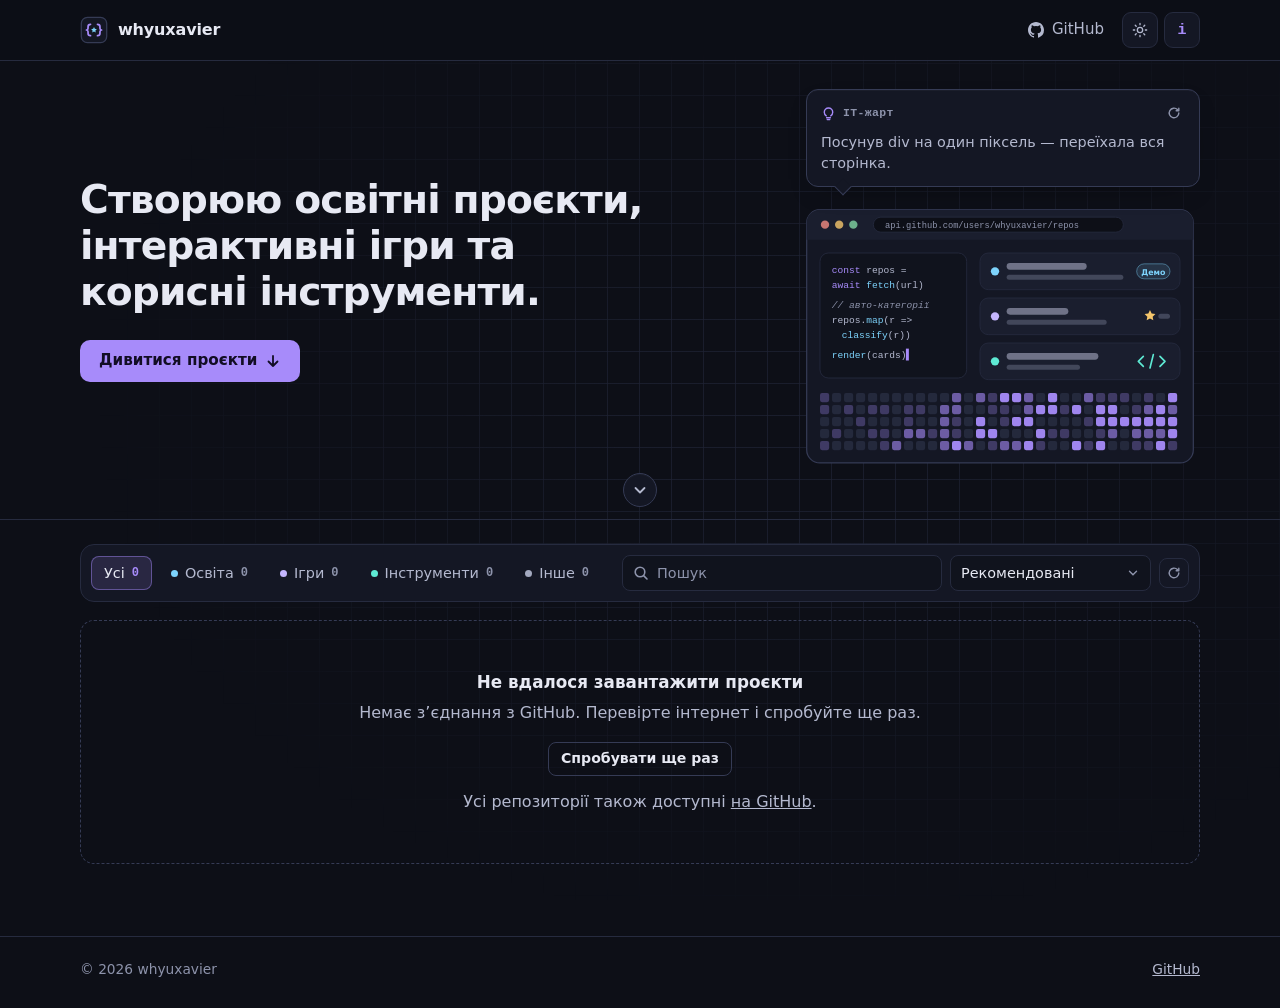
==== index.html @ a8b9f62d "Сітка за курсором на фоні всього сайту Co-Authored-By: Claude Opus 5.5 <noreply@anthropic.com> Claud" ====
<!doctype html>
<html lang="uk" data-theme="dark">
<head>
  <meta charset="utf-8">
  <meta name="viewport" content="width=device-width, initial-scale=1">
  <title>whyuxavier — портфоліо проєктів</title>
  <meta name="description" content="Портфоліо whyuxavier: освітні проєкти, інтерактивні ігри та корисні інструменти. Каталог автоматично збирається з публічних репозиторіїв GitHub.">
  <meta name="author" content="whyuxavier">
  <meta name="color-scheme" content="dark light">
  <meta name="theme-color" content="#0d0f17">

  <meta property="og:type" content="website">
  <meta property="og:locale" content="uk_UA">
  <meta property="og:site_name" content="whyuxavier">
  <meta property="og:title" content="whyuxavier — портфоліо проєктів">
  <meta property="og:description" content="Освітні проєкти, інтерактивні ігри та корисні інструменти. Каталог автоматично оновлюється з GitHub.">
  <meta name="twitter:card" content="summary">
  <!-- Canonical / og:url не вказано навмисно: додайте їх, коли буде відома остаточна адреса сайту (див. README). -->

  <link rel="icon" type="image/svg+xml" href="data:image/svg+xml,%3Csvg xmlns='http://www.w3.org/2000/svg' viewBox='0 0 32 32'%3E%3Crect x='1.5' y='1.5' width='29' height='29' rx='7' fill='%23141724' stroke='%233b3561' stroke-width='1.5'/%3E%3Cpath d='M12 9.5c-2 0-2.8 1-2.8 2.8v1.6c0 1.2-.6 1.9-1.8 2.1 1.2.2 1.8.9 1.8 2.1v1.6c0 1.8.8 2.8 2.8 2.8M20 9.5c2 0 2.8 1 2.8 2.8v1.6c0 1.2.6 1.9 1.8 2.1-1.2.2-1.8.9-1.8 2.1v1.6c0 1.8-.8 2.8-2.8 2.8' fill='none' stroke='%23a78bfa' stroke-width='2' stroke-linecap='round' stroke-linejoin='round'/%3E%3Cpath d='M16 12.6l1 2.1 2.3.3-1.7 1.6.4 2.3-2-1.1-2 1.1.4-2.3-1.7-1.6 2.3-.3z' fill='%237dd3fc'/%3E%3C/svg%3E">

  <!-- Застосовуємо збережену тему ще до відмальовки, щоб не було «спалаху» -->
  <script>
    try {
      var t = localStorage.getItem('portfolio-theme');
      if (t === 'light' || t === 'dark') document.documentElement.setAttribute('data-theme', t);
    } catch (e) {}
  </script>
  <link rel="stylesheet" href="style.css">
</head>
<body>
  <div class="bg-grid" aria-hidden="true"></div>
  <a class="skip-link" href="#projects">Перейти до проєктів</a>

  <header class="site-header">
    <div class="container header-inner">
      <a class="brand" href="./" aria-label="whyuxavier — на головну">
        <svg class="brand-mark" viewBox="0 0 32 32" aria-hidden="true">
          <rect x="1.5" y="1.5" width="29" height="29" rx="7"/>
          <path d="M12 9.5c-2 0-2.8 1-2.8 2.8v1.6c0 1.2-.6 1.9-1.8 2.1 1.2.2 1.8.9 1.8 2.1v1.6c0 1.8.8 2.8 2.8 2.8M20 9.5c2 0 2.8 1 2.8 2.8v1.6c0 1.2.6 1.9 1.8 2.1-1.2.2-1.8.9-1.8 2.1v1.6c0 1.8-.8 2.8-2.8 2.8"/>
          <path class="brand-star" d="M16 12.6l1 2.1 2.3.3-1.7 1.6.4 2.3-2-1.1-2 1.1.4-2.3-1.7-1.6 2.3-.3z"/>
        </svg>
        <span>whyuxavier</span>
      </a>

      <nav class="header-nav" aria-label="Основна навігація">
        <a class="nav-link" href="https://github.com/whyuxavier" target="_blank" rel="noopener noreferrer">
          <svg class="icon" viewBox="0 0 16 16" aria-hidden="true"><path fill="currentColor" d="M8 0C3.58 0 0 3.58 0 8c0 3.54 2.29 6.53 5.47 7.59.4.07.55-.17.55-.38v-1.33c-2.23.48-2.7-1.07-2.7-1.07-.36-.92-.89-1.17-.89-1.17-.73-.5.06-.49.06-.49.8.06 1.23.83 1.23.83.71 1.22 1.87.87 2.33.66.07-.52.28-.87.5-1.07-1.78-.2-3.65-.89-3.65-3.95 0-.87.31-1.59.82-2.15-.08-.2-.36-1.02.08-2.12 0 0 .67-.21 2.2.82a7.6 7.6 0 0 1 4 0c1.53-1.04 2.2-.82 2.2-.82.44 1.1.16 1.92.08 2.12.51.56.82 1.27.82 2.15 0 3.07-1.87 3.75-3.65 3.95.29.25.54.73.54 1.48v2.2c0 .21.15.46.55.38A8.01 8.01 0 0 0 16 8c0-4.42-3.58-8-8-8z"/></svg>
          <span class="hide-sm">GitHub</span>
          <span class="sr-only">Профіль whyuxavier на GitHub</span>
        </a>
        <button class="icon-btn" id="themeToggle" type="button" aria-label="Увімкнути світлу тему" title="Змінити тему">
          <svg class="icon icon-sun" viewBox="0 0 24 24" aria-hidden="true"><circle cx="12" cy="12" r="4" fill="none" stroke="currentColor" stroke-width="2"/><path stroke="currentColor" stroke-width="2" stroke-linecap="round" d="M12 2v2M12 20v2M4.9 4.9l1.4 1.4M17.7 17.7l1.4 1.4M2 12h2M20 12h2M4.9 19.1l1.4-1.4M17.7 6.3l1.4-1.4"/></svg>
          <svg class="icon icon-moon" viewBox="0 0 24 24" aria-hidden="true"><path fill="none" stroke="currentColor" stroke-width="2" stroke-linejoin="round" d="M20 14.5A8 8 0 1 1 9.5 4a6.5 6.5 0 0 0 10.5 10.5z"/></svg>
        </button>
        <button class="icon-btn info-btn" id="infoOpen" type="button" aria-label="Про проєкт" aria-haspopup="dialog" title="Про проєкт">i</button>
      </nav>
    </div>
  </header>

  <main>
    <!-- ===== HERO ===== -->
    <section class="hero" aria-labelledby="heroTitle">
      <div class="container hero-inner">
        <div class="hero-text">
          <h1 id="heroTitle">Створюю освітні проєкти, інтерактивні ігри та корисні інструменти.</h1>
          <div class="hero-actions">
            <a class="btn btn-primary" href="#projects">
              Дивитися проєкти
              <svg class="icon" viewBox="0 0 16 16" aria-hidden="true"><path fill="none" stroke="currentColor" stroke-width="1.8" stroke-linecap="round" stroke-linejoin="round" d="M8 3v10M3.5 8.5 8 13l4.5-4.5"/></svg>
            </a>
          </div>
        </div>

        <div class="hero-art">
          <!-- Порада або жарт: змінюється при кожному відкритті сайту -->
          <figure class="tip-card is-loading" id="tipCard">
            <div class="tip-head">
              <svg class="tip-ic" viewBox="0 0 16 16" aria-hidden="true"><path fill="none" stroke="currentColor" stroke-width="1.5" stroke-linecap="round" stroke-linejoin="round" d="M6 12.5h4M6.6 14.5h2.8M5.6 10.5c-1.2-.9-2.1-2.3-2.1-3.9a4.5 4.5 0 0 1 9 0c0 1.6-.9 3-2.1 3.9"/></svg>
              <span id="tipKind">Порада дня</span>
              <button type="button" class="tip-next" id="tipNext" aria-label="Показати іншу пораду або жарт" title="Ще одну">
                <svg viewBox="0 0 16 16" aria-hidden="true"><path fill="none" stroke="currentColor" stroke-width="1.6" stroke-linecap="round" stroke-linejoin="round" d="M13.5 8a5.5 5.5 0 1 1-1.6-3.9M13.5 2.5v3h-3"/></svg>
              </button>
            </div>
            <p class="tip-text" id="tipText" aria-live="polite">Ctrl+Shift+P у VS Code відкриває палітру команд — там є майже все.</p>
          </figure>

          <svg class="hero-svg" viewBox="0 0 480 320" role="img" aria-labelledby="heroArtTitle heroArtDesc">
            <title id="heroArtTitle">Ілюстрація: каталог репозиторіїв GitHub</title>
            <desc id="heroArtDesc">Вікно браузера із запитом до GitHub API, картками проєктів різних категорій і графіком активності.</desc>
            <!-- вікно -->
            <rect class="w-frame" x="8" y="8" width="464" height="304" rx="16"/>
            <path class="w-bar" d="M8 24a16 16 0 0 1 16-16h432a16 16 0 0 1 16 16v20H8z"/>
            <circle class="w-dot1" cx="30" cy="26" r="5"/><circle class="w-dot2" cx="47" cy="26" r="5"/><circle class="w-dot3" cx="64" cy="26" r="5"/>
            <rect class="w-url" x="88" y="17" width="300" height="18" rx="9"/>
            <text class="w-url-t" x="102" y="30">api.github.com/users/whyuxavier/repos</text>

            <!-- код запиту -->
            <g class="code a-code">
              <rect class="code-bg" x="24" y="60" width="176" height="150" rx="10"/>
              <text x="38" y="84"><tspan class="k">const</tspan> repos =</text>
              <text x="38" y="102"><tspan class="k">await</tspan> <tspan class="f">fetch</tspan>(url)</text>
              <text x="38" y="126"><tspan class="m">// авто-категорії</tspan></text>
              <text x="38" y="144">repos.<tspan class="f">map</tspan>(r =&gt;</text>
              <text x="50" y="162"><tspan class="f">classify</tspan>(r))</text>
              <text x="38" y="186"><tspan class="f">render</tspan>(cards)<tspan class="caret">▍</tspan></text>
            </g>

            <!-- картки проєктів -->
            <g class="card a-card1">
              <rect class="card-bg" x="216" y="60" width="240" height="44" rx="10"/>
              <circle class="c-edu-f" cx="234" cy="82" r="5"/>
              <rect class="ln-strong" x="248" y="72" width="96" height="8" rx="4"/>
              <rect class="ln" x="248" y="86" width="140" height="6" rx="3"/>
              <rect class="pill-demo" x="404" y="73" width="40" height="18" rx="9"/>
              <text class="pill-t" x="424" y="86" text-anchor="middle">Демо</text>
            </g>
            <g class="card a-card2">
              <rect class="card-bg" x="216" y="114" width="240" height="44" rx="10"/>
              <circle class="c-games-f" cx="234" cy="136" r="5"/>
              <rect class="ln-strong" x="248" y="126" width="74" height="8" rx="4"/>
              <rect class="ln" x="248" y="140" width="120" height="6" rx="3"/>
              <path class="star-f" d="M420 128.5l2 4.1 4.5.6-3.3 3.2.8 4.4-4-2.1-4 2.1.8-4.4-3.3-3.2 4.5-.6z"/>
              <rect class="ln" x="430" y="133" width="14" height="6" rx="3"/>
            </g>
            <g class="card a-card3">
              <rect class="card-bg" x="216" y="168" width="240" height="44" rx="10"/>
              <circle class="c-tools-f" cx="234" cy="190" r="5"/>
              <rect class="ln-strong" x="248" y="180" width="110" height="8" rx="4"/>
              <rect class="ln" x="248" y="194" width="88" height="6" rx="3"/>
              <path class="code-ic" d="M412 184l-6 6 6 6M432 184l6 6-6 6M424 182l-4 16"/>
            </g>

            <!-- графік активності -->
            <g class="contrib" id="heroContrib"></g>
          </svg>
        </div>
      </div>
      <a class="scroll-cue" href="#projects" aria-label="Прокрутити до проєктів">
        <svg viewBox="0 0 16 16" aria-hidden="true"><path fill="none" stroke="currentColor" stroke-width="1.8" stroke-linecap="round" stroke-linejoin="round" d="M3.5 6 8 10.5 12.5 6"/></svg>
      </a>
    </section>

    <!-- ===== ПРОЄКТИ ===== -->
    <section class="container projects" id="projects" aria-labelledby="projectsTitle" tabindex="-1">
      <h2 id="projectsTitle" class="sr-only">Проєкти</h2>

      <div class="toolbar">
        <div class="filters" role="group" aria-label="Категорії" id="filters">
          <button type="button" class="chip is-active" data-cat="all" aria-pressed="true">Усі <span class="count">0</span></button>
          <button type="button" class="chip" data-cat="education" aria-pressed="false"><i class="c-edu" aria-hidden="true"></i>Освіта <span class="count">0</span></button>
          <button type="button" class="chip" data-cat="games" aria-pressed="false"><i class="c-games" aria-hidden="true"></i>Ігри <span class="count">0</span></button>
          <button type="button" class="chip" data-cat="tools" aria-pressed="false"><i class="c-tools" aria-hidden="true"></i>Інструменти <span class="count">0</span></button>
          <button type="button" class="chip" data-cat="other" aria-pressed="false"><i class="c-other" aria-hidden="true"></i>Інше <span class="count">0</span></button>
        </div>

        <div class="controls">
          <label class="search">
            <span class="sr-only">Пошук проєктів</span>
            <svg class="icon" viewBox="0 0 16 16" aria-hidden="true"><circle cx="7" cy="7" r="4.8" fill="none" stroke="currentColor" stroke-width="1.6"/><path d="m10.6 10.6 3.4 3.4" stroke="currentColor" stroke-width="1.6" stroke-linecap="round"/></svg>
            <input type="search" id="search" placeholder="Пошук" autocomplete="off" spellcheck="false">
          </label>
          <label class="sort">
            <span class="sr-only">Сортування</span>
            <select id="sort">
              <option value="recommended">Рекомендовані</option>
              <option value="stars">За кількістю зірок</option>
              <option value="updated">За датою оновлення</option>
              <option value="name">За назвою</option>
            </select>
          </label>
          <p class="status" id="status" role="status" aria-live="polite"></p>
        </div>
      </div>

      <div id="notice" class="notice" hidden></div>
      <div class="grid" id="grid" aria-busy="true"></div>
      <div id="empty" class="empty" hidden></div>
    </section>
  </main>

  <footer class="site-footer">
    <div class="container footer-inner">
      <p>© <span id="year">2026</span> whyuxavier</p>
      <a href="https://github.com/whyuxavier" target="_blank" rel="noopener noreferrer">GitHub</a>
    </div>
  </footer>

  <!-- ===== Вікно [i] ===== -->
  <dialog id="infoDialog" class="dialog" aria-labelledby="infoTitle">
    <div class="dialog-head">
      <h2 id="infoTitle">Про портфоліо</h2>
      <button type="button" class="icon-btn" id="infoClose" aria-label="Закрити">
        <svg class="icon" viewBox="0 0 16 16" aria-hidden="true"><path d="M4 4l8 8M12 4l-8 8" stroke="currentColor" stroke-width="1.8" stroke-linecap="round"/></svg>
      </button>
    </div>
    <div class="dialog-body">
      <p>Автоматичний каталог проєктів <b>whyuxavier</b>: освітніх квестів і тестів, ігор та вебінструментів. Сторінка сама отримує публічні репозиторії з GitHub, тому нові проєкти з’являються без редагування коду.</p>
      <h3>Як це працює</h3>
      <ul>
        <li>Натисніть на картку — відкриється живе демо, якщо воно є, або репозиторій із кодом.</li>
        <li>Кнопка «Код» на кожній картці завжди веде на GitHub.</li>
        <li>Категорію визначено автоматично за назвою, описом і темами (topics) репозиторію; автор може задати її вручну.</li>
        <li>Кнопка «Відкрити» з’являється лише тоді, коли в проєкту є живий сайт; інакше картка позначена «Лише код».</li>
        <li>Зірки — справжні дані GitHub. Щоб поставити зірку, відкрийте репозиторій на GitHub.</li>
        <li>Дані кешуються на 30 хвилин; кнопка «Оновити» завантажує свіжі.</li>
      </ul>
      <a class="btn btn-primary gh-star" id="repoLink" href="https://github.com/whyuxavier/portfolio" target="_blank" rel="noopener noreferrer">
        <svg class="icon" viewBox="0 0 16 16" aria-hidden="true"><path fill="currentColor" d="M8 .8l2.2 4.5 4.9.7-3.6 3.5.9 4.9L8 12.1l-4.4 2.3.9-4.9L.9 6l4.9-.7z"/></svg>
        Код портфоліо на GitHub
      </a>
    </div>
  </dialog>

  <script src="script.js" defer></script>
</body>
</html>
---- style.css ----
/* =========================================================
   whyuxavier — портфоліо. Стилі.
   Кольори задано токенами; світла тема перевизначає їх.
   ========================================================= */

:root {
  --bg: #0d0f17;
  --bg-2: #10131d;
  --surface: #141724;
  --surface-2: #1a1e2e;
  --border: #262b3f;
  --border-strong: #353b55;
  --text: #e7e9f3;
  --text-2: #b4b9cf;
  --muted: #8d93ab;
  --accent: #a78bfa;          /* фіолетовий */
  --accent-strong: #c4b5fd;
  --accent-ink: #120d24;
  --accent-soft: rgba(167, 139, 250, .14);
  --blue: #7dd3fc;            /* світло-блакитний */
  --blue-soft: rgba(125, 211, 252, .12);
  --star: #f5c66b;
  --danger: #fca5a5;

  --c-edu: #7dd3fc;
  --c-games: #c4b5fd;
  --c-tools: #5eead4;
  --c-other: #a3a9bf;

  --radius: 14px;
  --radius-sm: 9px;
  --shadow: 0 1px 0 rgba(255,255,255,.03) inset, 0 10px 30px -18px rgba(0,0,0,.7);
  --font: system-ui, -apple-system, "Segoe UI", Roboto, "Helvetica Neue", Arial, "Noto Sans", sans-serif;
  --mono: ui-monospace, "SFMono-Regular", "JetBrains Mono", Menlo, Consolas, "Liberation Mono", monospace;
  --ease: cubic-bezier(.2, .7, .2, 1);
  color-scheme: dark;
}

:root[data-theme="light"] {
  --bg: #f6f6fb;
  --bg-2: #f0f0f8;
  --surface: #ffffff;
  --surface-2: #f3f3fa;
  --border: #e1e2ee;
  --border-strong: #cdd0e2;
  --text: #151827;
  --text-2: #3b4058;
  --muted: #5d6380;
  --accent: #6b4fd6;
  --accent-strong: #5a3fc4;
  --accent-ink: #ffffff;
  --accent-soft: rgba(107, 79, 214, .1);
  --blue: #0b78ad;
  --blue-soft: rgba(11, 120, 173, .09);
  --star: #b7791f;
  --danger: #b42318;

  --c-edu: #0b8fcf;
  --c-games: #7c5ce0;
  --c-tools: #0f9a86;
  --c-other: #6b7190;
  --shadow: 0 1px 2px rgba(20, 22, 40, .04), 0 8px 24px -16px rgba(20, 22, 40, .25);
  color-scheme: light;
}

*, *::before, *::after { box-sizing: border-box; }
html { -webkit-text-size-adjust: 100%; scroll-behavior: smooth; }
body {
  margin: 0;
  background: var(--bg);
  color: var(--text);
  font: 16px/1.55 var(--font);
  -webkit-font-smoothing: antialiased;
  overflow-x: hidden;
}
img { max-width: 100%; display: block; }
a { color: inherit; }
button, input, select { font: inherit; color: inherit; }

.container { width: 100%; max-width: 1160px; margin: 0 auto; padding-inline: 20px; }
.sr-only {
  position: absolute !important; width: 1px; height: 1px; padding: 0; margin: -1px;
  overflow: hidden; clip: rect(0 0 0 0); white-space: nowrap; border: 0;
}
.skip-link {
  position: absolute; left: 12px; top: -48px; z-index: 100;
  background: var(--accent); color: var(--accent-ink); padding: 8px 14px; border-radius: 8px;
  text-decoration: none; font-weight: 600;
}
.skip-link:focus { top: 12px; }

:focus-visible { outline: 2px solid var(--blue); outline-offset: 2px; border-radius: 6px; }
.icon { width: 16px; height: 16px; flex: none; }

/* ---------- Header ---------- */
.site-header {
  position: sticky; top: 0; z-index: 20;
  background: color-mix(in srgb, var(--bg) 86%, transparent);
  backdrop-filter: saturate(140%) blur(10px);
  -webkit-backdrop-filter: saturate(140%) blur(10px);
  border-bottom: 1px solid var(--border);
}
.header-inner { display: flex; align-items: center; justify-content: space-between; gap: 12px; height: 60px; }
.brand { display: inline-flex; align-items: center; gap: 10px; text-decoration: none; font-weight: 650; letter-spacing: -.01em; }
.brand-mark { width: 28px; height: 28px; }
.brand-mark rect { fill: var(--surface); stroke: var(--border-strong); stroke-width: 1.5; }
.brand-mark path { fill: none; stroke: var(--accent); stroke-width: 2; stroke-linecap: round; stroke-linejoin: round; }
.brand-mark .brand-star { fill: var(--blue); stroke: none; }

.header-nav { display: flex; align-items: center; gap: 6px; }
.nav-link {
  display: inline-flex; align-items: center; gap: 8px; height: 36px; padding: 0 12px;
  border-radius: 9px; text-decoration: none; color: var(--text-2); font-size: .94rem;
  transition: background-color .15s, color .15s;
}
.nav-link:hover { color: var(--text); background: var(--surface-2); }

.icon-btn {
  display: inline-grid; place-items: center; width: 36px; height: 36px; padding: 0;
  border: 1px solid var(--border); border-radius: 9px; background: var(--surface);
  color: var(--text-2); cursor: pointer; transition: border-color .15s, color .15s, background-color .15s;
}
.icon-btn:hover { color: var(--text); border-color: var(--border-strong); }
.info-btn { font: 700 15px/1 var(--mono); color: var(--accent); }
:root[data-theme="dark"] .icon-sun { display: block; }
:root[data-theme="dark"] .icon-moon { display: none; }
:root[data-theme="light"] .icon-sun { display: none; }
:root[data-theme="light"] .icon-moon { display: block; }

/* ---------- Buttons ---------- */
.btn {
  display: inline-flex; align-items: center; justify-content: center; gap: 8px;
  min-height: 42px; padding: 0 18px; border-radius: 10px; border: 1px solid transparent;
  font-weight: 600; font-size: .95rem; text-decoration: none; cursor: pointer;
  transition: background-color .15s, border-color .15s, color .15s, transform .15s;
}
.btn-primary { background: var(--accent); color: var(--accent-ink); }
.btn-primary:hover { background: var(--accent-strong); }
.btn-ghost { border-color: var(--border-strong); color: var(--text); background: transparent; }
.btn-ghost:hover { background: var(--surface-2); }
.btn-sm { min-height: 34px; padding: 0 12px; font-size: .88rem; border-radius: 8px; }

/* ---------- Hero ---------- */
.hero { position: relative; overflow: hidden; border-bottom: 1px solid var(--border); }
/* Сітка на фоні всього сайту: зафіксована у вікні, «світло» йде за курсором */
.bg-grid {
  position: fixed; inset: 0; z-index: -1; pointer-events: none;
  background-image:
    linear-gradient(to right, color-mix(in srgb, var(--border) 70%, transparent) 1px, transparent 1px),
    linear-gradient(to bottom, color-mix(in srgb, var(--border) 70%, transparent) 1px, transparent 1px);
  background-size: 32px 32px;
  /* --mx/--my: позиція курсора (script.js); сітка трохи зсувається, а «світло» йде за курсором */
  background-position: calc(-1px + var(--px, 0px)) calc(-1px + var(--py, 0px));
  -webkit-mask-image: radial-gradient(ellipse 70% 75% at var(--mx, 62%) var(--my, 45%), #000 20%, transparent 78%);
          mask-image: radial-gradient(ellipse 70% 75% at var(--mx, 62%) var(--my, 45%), #000 20%, transparent 78%);
  opacity: .75;
}
.hero-inner {
  position: relative;
  display: grid; grid-template-columns: minmax(0, 1fr) minmax(0, 400px);
  align-items: center; gap: 48px; padding-top: 28px; padding-bottom: 50px;
}
.eyebrow {
  display: inline-flex; align-items: center; gap: 8px; margin: 0 0 14px;
  font: 500 .82rem/1 var(--mono); color: var(--muted); letter-spacing: .02em;
}
.eyebrow .dot { width: 7px; height: 7px; border-radius: 50%; background: var(--blue); box-shadow: 0 0 0 3px var(--blue-soft); }
.hero h1 {
  margin: 0 0 24px; font-size: clamp(1.7rem, 1.1rem + 2.1vw, 2.45rem); line-height: 1.18;
  letter-spacing: -.022em; font-weight: 700; text-wrap: balance;
}
.lead { margin: 0 0 26px; color: var(--text-2); font-size: 1.05rem; max-width: 52ch; }
.hero-actions { display: flex; flex-wrap: wrap; gap: 10px; }

.hero-art { position: relative; padding: 0; width: 100%; max-width: 400px; justify-self: end; }

/* Порада дня / жарт над ілюстрацією */
.tip-card {
  position: relative; z-index: 2; margin: 0 0 16px 6px; max-width: 440px; width: fit-content;
  padding: 10px 12px 12px 14px; border: 1px solid var(--border-strong); border-radius: 12px;
  background: var(--surface); box-shadow: var(--shadow);
}
.tip-head { display: flex; align-items: center; gap: 7px; font: 600 .72rem/1 var(--mono); color: var(--muted); letter-spacing: .03em; }
.tip-head .tip-ic { width: 15px; height: 15px; color: var(--star); flex: none; }
.tip-card.is-joke .tip-ic { color: var(--accent); }
.tip-next {
  margin-left: auto; display: grid; place-items: center; width: 26px; height: 26px; padding: 0;
  border: 1px solid transparent; border-radius: 7px; background: none; color: var(--muted); cursor: pointer;
}
.tip-next:hover { color: var(--text); background: var(--surface-2); border-color: var(--border); }
.tip-next svg { width: 14px; height: 14px; }
.tip-next[hidden] { display: none; }
.tip-card.is-loading .tip-head span, .tip-card.is-loading .tip-text { opacity: 0; }
.tip-text { margin: 6px 0 0; font-size: .9rem; line-height: 1.45; color: var(--text-2); }
/* «хвостик» бульбашки, що вказує на вікно */
.tip-card::after {
  content: ""; position: absolute; left: 30px; bottom: -7px; width: 12px; height: 12px;
  background: var(--surface); border-right: 1px solid var(--border-strong); border-bottom: 1px solid var(--border-strong);
  transform: rotate(45deg);
}
.hero-svg { display: block; width: 100%; height: auto; overflow: visible; }

.art-tag {
  position: absolute; z-index: 2; display: inline-flex; align-items: center; gap: 6px;
  padding: 6px 10px; border-radius: 999px; border: 1px solid var(--border-strong);
  background: var(--surface); box-shadow: var(--shadow);
  font-size: .76rem; color: var(--text-2); white-space: nowrap;
}
.art-tag--cats { right: 4%; bottom: 0; }
.art-tag i, .chip i { display: inline-block; width: 7px; height: 7px; border-radius: 50%; }
.art-tag i + i, .art-tag i { margin-left: 2px; }
.c-edu { background: var(--c-edu); } .c-games { background: var(--c-games); }
.c-tools { background: var(--c-tools); } .c-other { background: var(--c-other); }

/* SVG-ілюстрація: кольори з палітри сайту */
.w-frame { fill: var(--surface); stroke: var(--border-strong); stroke-width: 1.5; }
.w-bar { fill: var(--surface-2); }
.w-dot1 { fill: #f28b82; opacity: .8; } .w-dot2 { fill: #f5c66b; opacity: .8; } .w-dot3 { fill: #81d4a3; opacity: .8; }
.w-url { fill: var(--bg); stroke: var(--border); }
.w-url-t { font: 500 10.5px var(--mono); fill: var(--muted); }
.code-bg { fill: var(--bg-2); stroke: var(--border); }
.code text { font: 11.5px var(--mono); fill: var(--text-2); }
.code .k { fill: var(--accent); } .code .f { fill: var(--blue); } .code .m { fill: var(--muted); font-style: italic; }
.code .caret { fill: var(--accent); }
.card-bg { fill: var(--surface-2); stroke: var(--border); }
.ln-strong { fill: var(--text-2); opacity: .55; }
.ln { fill: var(--muted); opacity: .35; }
.c-edu-f { fill: var(--c-edu); } .c-games-f { fill: var(--c-games); } .c-tools-f { fill: var(--c-tools); }
.pill-demo { fill: var(--blue-soft); stroke: var(--blue); stroke-opacity: .5; }
.pill-t { font: 600 9.5px var(--font); fill: var(--blue); }
.star-f { fill: var(--star); }
.code-ic { fill: none; stroke: var(--c-tools); stroke-width: 2; stroke-linecap: round; stroke-linejoin: round; }
.lbl { font: 10.5px var(--mono); fill: var(--muted); }
.contrib rect { fill: var(--accent); }
.contrib rect.l0 { fill: var(--border); opacity: .9; }

/* Одна коротка анімація при завантаженні: «дані приходять з API → картки з’являються → графік заповнюється» */
@media (prefers-reduced-motion: no-preference) {
  .a-code  { animation: rise .5s var(--ease) .05s backwards; }
  .a-card1 { animation: slideIn .5s var(--ease) .35s backwards; }
  .a-card2 { animation: slideIn .5s var(--ease) .5s backwards; }
  .a-card3 { animation: slideIn .5s var(--ease) .65s backwards; }
  .contrib rect { animation: pop .35s var(--ease) backwards; animation-delay: calc(.8s + var(--d, 0s)); }
  .art-tag, .tip-card { animation: rise .45s var(--ease) 1.1s backwards; }
  .tip-text.is-swapping { animation: fadeIn .3s var(--ease); }
}
@keyframes rise { from { opacity: 0; transform: translateY(8px); } }
@keyframes slideIn { from { opacity: 0; transform: translateX(16px); } }
@keyframes pop { from { opacity: 0; } }
@keyframes fadeIn { from { opacity: 0; transform: translateY(3px); } }

/* ---------- Projects ---------- */
.projects { padding-top: 24px; padding-bottom: 72px; outline: none; scroll-margin-top: 70px; }
.projects-head { display: flex; align-items: baseline; justify-content: space-between; gap: 12px 20px; flex-wrap: wrap; margin-bottom: 16px; }
.projects-head h2 { margin: 0; font-size: 1.35rem; letter-spacing: -.01em; }
.status { flex: none; margin: 0; font-size: .85rem; color: var(--muted); display: inline-flex; align-items: center; gap: 10px; flex-wrap: wrap; }
.status-stars { display: inline-flex; align-items: center; gap: 5px; color: var(--text-2); font-variant-numeric: tabular-nums; }
.status-stars svg { width: 14px; height: 14px; color: var(--star); }
.refresh-btn {
  display: inline-grid; place-items: center; width: 30px; height: 30px; padding: 0;
  border: 1px solid var(--border); border-radius: 8px; background: var(--surface); color: var(--muted); cursor: pointer;
  transition: color .15s, border-color .15s;
}
.refresh-btn:hover { color: var(--text); border-color: var(--border-strong); }
.refresh-btn:disabled { cursor: default; opacity: .6; }
.refresh-btn .icon { width: 14px; height: 14px; }
@media (prefers-reduced-motion: no-preference) {
  .refresh-btn.is-loading .icon { animation: spin .9s linear infinite; }
}
@keyframes spin { to { transform: rotate(360deg); } }

/* Підказка «гортайте вниз» унизу hero: одна коротка анімація при завантаженні */
.scroll-cue {
  position: absolute; left: 50%; bottom: 12px; z-index: 2; translate: -50% 0;
  display: grid; place-items: center; width: 34px; height: 34px; border-radius: 50%;
  border: 1px solid var(--border-strong); background: var(--surface); color: var(--text-2);
  box-shadow: var(--shadow); transition: color .15s, border-color .15s;
}
.scroll-cue:hover { color: var(--text); border-color: var(--accent); }
.scroll-cue svg { width: 16px; height: 16px; }
@media (prefers-reduced-motion: no-preference) {
  .scroll-cue { animation: cueBounce 1.2s var(--ease) 1.3s 2 both; }
}
@keyframes cueBounce { 0%, 100% { transform: translateY(0); } 40% { transform: translateY(6px); } 70% { transform: translateY(-2px); } }

.link-btn {
  border: 0; background: none; padding: 2px 4px; color: var(--accent); cursor: pointer;
  font-size: inherit; font-weight: 600; border-radius: 6px;
}
.link-btn:hover { text-decoration: underline; }
.link-btn:disabled { color: var(--muted); cursor: default; text-decoration: none; }

.toolbar {
  display: flex; flex-wrap: wrap; align-items: center; justify-content: space-between; gap: 12px;
  padding: 10px; border: 1px solid var(--border); border-radius: var(--radius); background: var(--surface);
  margin-bottom: 18px;
}
.filters { display: flex; flex-wrap: wrap; gap: 6px; }
.chip {
  display: inline-flex; align-items: center; gap: 7px; height: 34px; padding: 0 12px;
  border: 1px solid transparent; border-radius: 8px; background: transparent; color: var(--text-2);
  font-size: .9rem; cursor: pointer; transition: background-color .15s, color .15s, border-color .15s;
}
.chip:hover { background: var(--surface-2); color: var(--text); }
.chip.is-active { background: var(--accent-soft); border-color: color-mix(in srgb, var(--accent) 45%, transparent); color: var(--text); }
.chip .count { font: 600 .75rem/1 var(--mono); color: var(--muted); }
.chip.is-active .count { color: var(--accent); }

.controls { display: flex; gap: 8px; flex: 1 1 320px; justify-content: flex-end; min-width: 0; }
.search {
  position: relative; display: flex; align-items: center; flex: 1 1 220px; max-width: 320px; min-width: 0;
}
.search .icon { position: absolute; left: 11px; color: var(--muted); pointer-events: none; }
.search input, .sort select {
  width: 100%; height: 36px; border: 1px solid var(--border); border-radius: 8px;
  background: var(--bg-2); color: var(--text); font-size: .9rem;
}
.search input { padding: 0 10px 0 34px; }
.search input::placeholder { color: var(--muted); }
.search input:focus, .sort select:focus { outline: none; border-color: var(--accent); box-shadow: 0 0 0 3px var(--accent-soft); }
.sort { flex: 0 0 auto; }
.sort select {
  padding: 0 32px 0 10px; appearance: none; -webkit-appearance: none; cursor: pointer;
  background-image: url("data:image/svg+xml,%3Csvg xmlns='http://www.w3.org/2000/svg' viewBox='0 0 16 16'%3E%3Cpath d='M4 6l4 4 4-4' fill='none' stroke='%238d93ab' stroke-width='1.6' stroke-linecap='round'/%3E%3C/svg%3E");
  background-repeat: no-repeat; background-position: right 10px center; background-size: 14px;
}

.notice {
  display: flex; align-items: center; justify-content: space-between; gap: 12px; flex-wrap: wrap;
  padding: 12px 14px; margin-bottom: 16px; border-radius: var(--radius-sm);
  border: 1px solid color-mix(in srgb, var(--danger) 40%, var(--border)); background: color-mix(in srgb, var(--danger) 7%, var(--surface));
  font-size: .9rem; color: var(--text-2);
}
.notice[hidden] { display: none; }

.grid { display: grid; grid-template-columns: repeat(auto-fill, minmax(min(100%, 320px), 1fr)); gap: 14px; }

/* ---------- Card ---------- */
.card {
  position: relative; display: flex; flex-direction: column; min-width: 0;
  border: 1px solid var(--border); border-radius: var(--radius); background: var(--surface);
  box-shadow: var(--shadow); overflow: hidden;
  transition: border-color .18s, transform .18s var(--ease), background-color .18s;
}
.card:hover { border-color: var(--border-strong); transform: translateY(-2px); }
.card:focus-within { border-color: var(--accent); }
.card.is-featured { border-color: color-mix(in srgb, var(--accent) 38%, var(--border)); }
.card.is-featured::before {
  content: ""; position: absolute; left: 0; right: 0; top: 0; height: 2px;
  background: linear-gradient(90deg, var(--accent), var(--blue));
}
.card-media { aspect-ratio: 16 / 9; background: var(--surface-2); border-bottom: 1px solid var(--border); overflow: hidden; }
.card-media img { width: 100%; height: 100%; object-fit: cover; }
.card-body { display: flex; flex-direction: column; gap: 10px; padding: 18px 18px 16px; flex: 1; }
.card-top { display: flex; align-items: flex-start; justify-content: space-between; gap: 10px; }
.card-title { margin: 0; font-size: 1.04rem; line-height: 1.3; font-weight: 650; letter-spacing: -.005em; overflow-wrap: anywhere; }
.card-title a { text-decoration: none; }
.card-title a:focus-visible { outline: none; }
/* «Розтягнуте» посилання: уся картка клікабельна, без вкладених <a> */
.card-title a::after { content: ""; position: absolute; inset: 0; z-index: 1; border-radius: inherit; }
.card-title a:focus-visible::after { outline: 2px solid var(--blue); outline-offset: -2px; border-radius: var(--radius); }
.featured-mark { flex: none; font: 600 .7rem/1 var(--mono); color: var(--accent); padding: 5px 7px; border: 1px solid color-mix(in srgb, var(--accent) 40%, transparent); border-radius: 6px; letter-spacing: .02em; }
.card-desc { margin: 0; color: var(--text-2); font-size: .92rem; display: -webkit-box; -webkit-line-clamp: 2; -webkit-box-orient: vertical; overflow: hidden; }
.card-desc.is-missing { color: var(--muted); font-style: italic; }

.tags { display: flex; flex-wrap: wrap; gap: 6px; margin-top: 2px; }
.tag {
  display: inline-flex; align-items: center; gap: 6px; height: 24px; padding: 0 9px;
  border-radius: 6px; border: 1px solid var(--border); background: var(--bg-2);
  font-size: .76rem; color: var(--text-2); white-space: nowrap;
}
.tag i { width: 7px; height: 7px; border-radius: 50%; display: inline-block; }
.tag-demo { color: var(--blue); border-color: color-mix(in srgb, var(--blue) 40%, transparent); background: var(--blue-soft); }
.tag-lang .lang-dot { width: 8px; height: 8px; border-radius: 2px; background: var(--muted); }

.card-meta { display: flex; flex-wrap: wrap; align-items: center; gap: 6px 16px; margin-top: auto; padding-top: 6px; font-size: .82rem; color: var(--muted); }
.card-meta .stars {
  position: relative; z-index: 2; color: var(--text-2); display: inline-flex; align-items: center; gap: 5px;
  font-variant-numeric: tabular-nums; text-decoration: none; border-radius: 6px; padding: 2px 4px; margin: -2px -4px;
}
.card-meta .stars:hover { color: var(--text); background: var(--surface-2); }
.card-meta .stars svg { width: 14px; height: 14px; color: var(--star); }

.card-actions {
  position: relative; z-index: 2; /* вище за розтягнуте посилання */
  display: flex; align-items: center; justify-content: flex-end; gap: 8px; padding: 12px 18px; border-top: 1px solid var(--border); background: var(--bg-2);
}
.card-actions .primary-hint { flex: 1; min-width: 0; font-size: .8rem; color: var(--muted); overflow: hidden; text-overflow: ellipsis; white-space: nowrap; pointer-events: none; }
.card-actions .primary-hint b { color: var(--text-2); font-weight: 600; }
.card-actions a { position: relative; z-index: 2; }

/* ---------- Skeleton / Empty ---------- */
.skeleton { pointer-events: none; }
.skeleton .sk { background: var(--surface-2); border-radius: 6px; }
@media (prefers-reduced-motion: no-preference) {
  .skeleton .sk { animation: skPulse 1.4s ease-in-out infinite; }
}
@keyframes skPulse { 50% { opacity: .5; } }

.empty {
  text-align: center; padding: 48px 20px; border: 1px dashed var(--border-strong); border-radius: var(--radius);
  color: var(--text-2);
}
.empty[hidden] { display: none; }
.empty h3 { margin: 0 0 6px; font-size: 1.05rem; color: var(--text); }
.empty p { margin: 0 0 16px; }

/* ---------- Footer ---------- */
.site-footer { border-top: 1px solid var(--border); color: var(--muted); font-size: .86rem; }
.footer-inner { display: flex; justify-content: space-between; align-items: center; flex-wrap: wrap; gap: 8px 20px; padding-top: 22px; padding-bottom: 28px; }
.footer-inner p { margin: 0; }
.site-footer a { color: var(--text-2); }

/* ---------- Dialog ---------- */
.dialog {
  width: min(560px, calc(100vw - 32px)); max-height: calc(100dvh - 48px);
  padding: 0; border: 1px solid var(--border-strong); border-radius: 16px;
  background: var(--surface); color: var(--text); box-shadow: 0 30px 80px -20px rgba(0,0,0,.6);
}
.dialog::backdrop { background: rgba(5, 6, 12, .62); backdrop-filter: blur(3px); }
.dialog-head { display: flex; align-items: center; justify-content: space-between; gap: 12px; padding: 16px 18px; border-bottom: 1px solid var(--border); }
.dialog-head h2 { margin: 0; font-size: 1.1rem; }
.dialog-body { padding: 16px 20px 20px; color: var(--text-2); font-size: .94rem; }
.dialog-body p { margin: 0 0 14px; }
.dialog-body h3 { margin: 0 0 8px; font-size: .95rem; color: var(--text); }
.dialog-body ul { margin: 0 0 18px; padding-left: 20px; }
.dialog-body li { margin-bottom: 6px; }
.dialog-body li::marker { color: var(--accent); }
.gh-star svg { color: currentColor; }

/* ---------- Responsive ---------- */
@media (max-width: 960px) {
  .hero-inner { grid-template-columns: 1fr; gap: 24px; padding-top: 32px; padding-bottom: 36px; }
  .hero-text { max-width: none; }
  .hero-art { max-width: 420px; margin: 0 auto; justify-self: center; }
}
@media (max-width: 720px) {
  .toolbar { flex-direction: column; align-items: stretch; flex-wrap: nowrap; }
  .toolbar > * { min-width: 0; max-width: 100%; }
  .controls { flex: none; justify-content: stretch; }
  .search { max-width: none; }
  .hide-sm { display: none; }
  .scroll-cue { display: none; } /* на телефоні зайва: кнопка «Дивитися проєкти» вже є */
}
@media (max-width: 520px) {
  .container { padding-inline: 16px; }
  .controls { flex-wrap: wrap; }
  .search { flex: 1 1 100%; }
  .sort { flex: 1 1 0; }
  .hero-inner { padding-top: 24px; padding-bottom: 28px; }
  .hero-actions .btn { flex: 1 1 auto; }
  .hero-art { max-width: 340px; }
  .tip-card { max-width: none; width: auto; margin-left: 0; }
  .tip-text { font-size: .86rem; }
  .art-tag { font-size: .7rem; padding: 5px 8px; }
  .art-tag--cats { right: 0; }
  .filters { flex-wrap: nowrap; overflow-x: auto; scrollbar-width: none; margin: 0 -2px; padding: 2px; }
  .filters::-webkit-scrollbar { display: none; }
  .filters { -webkit-mask-image: linear-gradient(to right, #000 85%, transparent); mask-image: linear-gradient(to right, #000 85%, transparent); }
  .chip { flex: none; }
  .card-body { padding: 16px 16px 14px; }
  .card-actions { padding: 12px 16px; }
}
@media (max-width: 400px) {

}

@media (prefers-reduced-motion: reduce) {
  html { scroll-behavior: auto; }
  *, *::before, *::after { transition: none !important; }
  .card:hover { transform: none; }
}
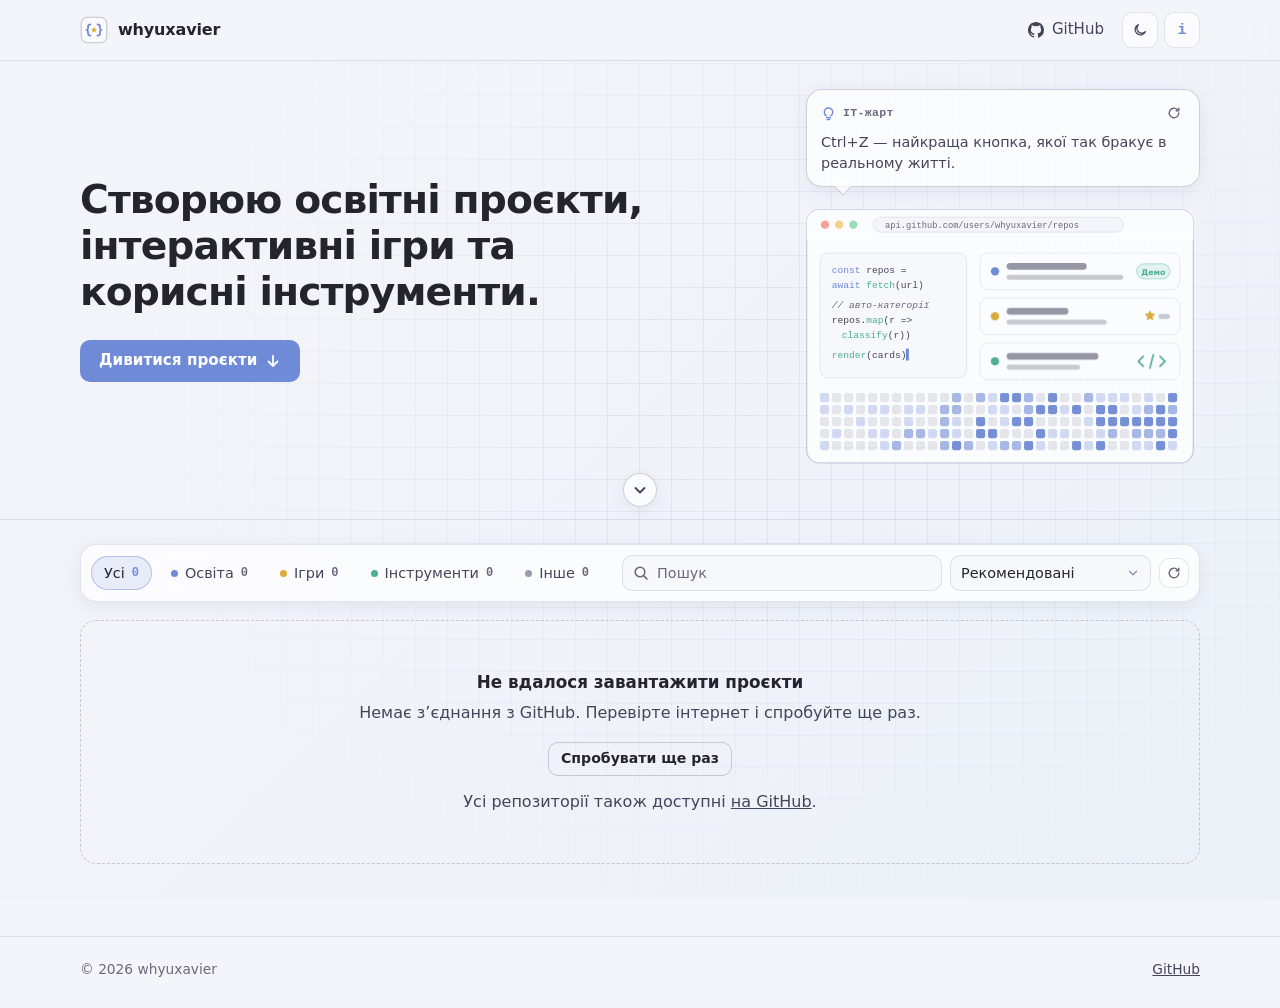
==== commit 85919a15: "Палітра «Python з нуля»: світла тема за замовчуванням, Fixel Display - кольори світлої й темної теми" ====
--- a/index.html
+++ b/index.html
@@ -1,13 +1,13 @@
 <!doctype html>
-<html lang="uk" data-theme="dark">
+<html lang="uk" data-theme="light">
 <head>
   <meta charset="utf-8">
   <meta name="viewport" content="width=device-width, initial-scale=1">
   <title>whyuxavier — портфоліо проєктів</title>
   <meta name="description" content="Портфоліо whyuxavier: освітні проєкти, інтерактивні ігри та корисні інструменти. Каталог автоматично збирається з публічних репозиторіїв GitHub.">
   <meta name="author" content="whyuxavier">
-  <meta name="color-scheme" content="dark light">
-  <meta name="theme-color" content="#0d0f17">
+  <meta name="color-scheme" content="light dark">
+  <meta name="theme-color" content="#f4f5fa">
 
   <meta property="og:type" content="website">
   <meta property="og:locale" content="uk_UA">
@@ -17,7 +17,7 @@
   <meta name="twitter:card" content="summary">
   <!-- Canonical / og:url не вказано навмисно: додайте їх, коли буде відома остаточна адреса сайту (див. README). -->
 
-  <link rel="icon" type="image/svg+xml" href="data:image/svg+xml,%3Csvg xmlns='http://www.w3.org/2000/svg' viewBox='0 0 32 32'%3E%3Crect x='1.5' y='1.5' width='29' height='29' rx='7' fill='%23141724' stroke='%233b3561' stroke-width='1.5'/%3E%3Cpath d='M12 9.5c-2 0-2.8 1-2.8 2.8v1.6c0 1.2-.6 1.9-1.8 2.1 1.2.2 1.8.9 1.8 2.1v1.6c0 1.8.8 2.8 2.8 2.8M20 9.5c2 0 2.8 1 2.8 2.8v1.6c0 1.2.6 1.9 1.8 2.1-1.2.2-1.8.9-1.8 2.1v1.6c0 1.8-.8 2.8-2.8 2.8' fill='none' stroke='%23a78bfa' stroke-width='2' stroke-linecap='round' stroke-linejoin='round'/%3E%3Cpath d='M16 12.6l1 2.1 2.3.3-1.7 1.6.4 2.3-2-1.1-2 1.1.4-2.3-1.7-1.6 2.3-.3z' fill='%237dd3fc'/%3E%3C/svg%3E">
+  <link rel="icon" type="image/svg+xml" href="data:image/svg+xml,%3Csvg xmlns='http://www.w3.org/2000/svg' viewBox='0 0 32 32'%3E%3Cdefs%3E%3ClinearGradient id='g' x1='0' y1='0' x2='1' y2='1'%3E%3Cstop offset='0' stop-color='%236f8ad6'/%3E%3Cstop offset='1' stop-color='%238fd1bd'/%3E%3C/linearGradient%3E%3C/defs%3E%3Crect width='32' height='32' rx='8' fill='url(%23g)'/%3E%3Cpath d='M12 9.5c-2 0-2.8 1-2.8 2.8v1.6c0 1.2-.6 1.9-1.8 2.1 1.2.2 1.8.9 1.8 2.1v1.6c0 1.8.8 2.8 2.8 2.8M20 9.5c2 0 2.8 1 2.8 2.8v1.6c0 1.2.6 1.9 1.8 2.1-1.2.2-1.8.9-1.8 2.1v1.6c0 1.8-.8 2.8-2.8 2.8' fill='none' stroke='%23ffffff' stroke-width='2' stroke-linecap='round' stroke-linejoin='round'/%3E%3Cpath d='M16 12.6l1 2.1 2.3.3-1.7 1.6.4 2.3-2-1.1-2 1.1.4-2.3-1.7-1.6 2.3-.3z' fill='%23f0c96a'/%3E%3C/svg%3E">
 
   <!-- Застосовуємо збережену тему ще до відмальовки, щоб не було «спалаху» -->
   <script>
@@ -26,6 +26,8 @@
       if (t === 'light' || t === 'dark') document.documentElement.setAttribute('data-theme', t);
     } catch (e) {}
   </script>
+  <link rel="preconnect" href="https://fonts.cdnfonts.com">
+  <link rel="stylesheet" href="https://fonts.cdnfonts.com/css/fixel-display">
   <link rel="stylesheet" href="style.css">
 </head>
 <body>
--- a/style.css
+++ b/style.css
@@ -3,71 +3,79 @@
    Кольори задано токенами; світла тема перевизначає їх.
    ========================================================= */
 
+/* Палітра «Python з нуля»: світла тема за замовчуванням, темна — перемикачем у шапці */
 :root {
-  --bg: #0d0f17;
-  --bg-2: #10131d;
-  --surface: #141724;
-  --surface-2: #1a1e2e;
-  --border: #262b3f;
-  --border-strong: #353b55;
-  --text: #e7e9f3;
-  --text-2: #b4b9cf;
-  --muted: #8d93ab;
-  --accent: #a78bfa;          /* фіолетовий */
-  --accent-strong: #c4b5fd;
-  --accent-ink: #120d24;
-  --accent-soft: rgba(167, 139, 250, .14);
-  --blue: #7dd3fc;            /* світло-блакитний */
-  --blue-soft: rgba(125, 211, 252, .12);
-  --star: #f5c66b;
-  --danger: #fca5a5;
-
-  --c-edu: #7dd3fc;
-  --c-games: #c4b5fd;
-  --c-tools: #5eead4;
-  --c-other: #a3a9bf;
-
-  --radius: 14px;
-  --radius-sm: 9px;
-  --shadow: 0 1px 0 rgba(255,255,255,.03) inset, 0 10px 30px -18px rgba(0,0,0,.7);
-  --font: system-ui, -apple-system, "Segoe UI", Roboto, "Helvetica Neue", Arial, "Noto Sans", sans-serif;
+  --bg: #f4f5fa;
+  --bg-grad: #ecf1f8;          /* друга точка діагонального градієнта фону */
+  --bg-2: #f7f8fc;             /* консоль / внутрішні поля */
+  --surface: rgba(255, 255, 255, .74);   /* скло картки */
+  --surface-2: #fbfcff;
+  --border: rgba(60, 64, 100, .13);
+  --border-strong: rgba(60, 64, 100, .24);
+  --text: #23242e;
+  --text-2: #43465a;
+  --muted: #676a7d;
+  --accent: #6f8ad6;
+  --accent-strong: #5b77c7;
+  --accent-ink: #ffffff;
+  --accent-soft: rgba(111, 138, 214, .14);
+  --blue: #4fae93;             /* другорядний акцент: м'ятний / успіх */
+  --blue-soft: rgba(143, 209, 189, .22);
+  --mint: #8fd1bd;
+  --star: #d9aa3c;             /* золотий */
+  --danger: #d0566a;
+
+  --c-edu: #6f8ad6;
+  --c-games: #d9aa3c;
+  --c-tools: #4fae93;
+  --c-other: #9a9caf;
+
+  --radius: 16px;              /* картки */
+  --radius-sm: 10px;           /* кнопки */
+  --radius-pill: 20px;         /* чипи */
+  --shadow: 0 4px 18px rgba(60, 64, 110, .08);
+  --blur: blur(10px);
+  --font: "Fixel Display", "Fixel Variable", system-ui, -apple-system, "Segoe UI", Roboto, "Noto Sans", sans-serif;
   --mono: ui-monospace, "SFMono-Regular", "JetBrains Mono", Menlo, Consolas, "Liberation Mono", monospace;
   --ease: cubic-bezier(.2, .7, .2, 1);
+  color-scheme: light;
+}
+
+:root[data-theme="dark"] {
+  --bg: #1b1d23;
+  --bg-grad: #1f2229;
+  --bg-2: #181a1f;
+  --surface: rgba(39, 42, 51, .76);
+  --surface-2: #2a2d36;
+  --border: rgba(255, 255, 255, .1);
+  --border-strong: rgba(255, 255, 255, .18);
+  --text: #e6e7ef;
+  --text-2: #c4c6d3;
+  --muted: #9a9caf;
+  --accent: #8fa6ee;
+  --accent-strong: #a9bbf3;
+  --accent-ink: #14161c;
+  --accent-soft: rgba(143, 166, 238, .16);
+  --blue: #6fcbb8;
+  --blue-soft: rgba(111, 203, 184, .14);
+  --mint: #6fcbb8;
+  --star: #f0c96a;
+  --danger: #ff8a9a;
+
+  --c-edu: #8fa6ee;
+  --c-games: #f0c96a;
+  --c-tools: #6fcbb8;
+  --c-other: #9a9caf;
+  --shadow: 0 4px 18px rgba(0, 0, 0, .3);
   color-scheme: dark;
-}
-
-:root[data-theme="light"] {
-  --bg: #f6f6fb;
-  --bg-2: #f0f0f8;
-  --surface: #ffffff;
-  --surface-2: #f3f3fa;
-  --border: #e1e2ee;
-  --border-strong: #cdd0e2;
-  --text: #151827;
-  --text-2: #3b4058;
-  --muted: #5d6380;
-  --accent: #6b4fd6;
-  --accent-strong: #5a3fc4;
-  --accent-ink: #ffffff;
-  --accent-soft: rgba(107, 79, 214, .1);
-  --blue: #0b78ad;
-  --blue-soft: rgba(11, 120, 173, .09);
-  --star: #b7791f;
-  --danger: #b42318;
-
-  --c-edu: #0b8fcf;
-  --c-games: #7c5ce0;
-  --c-tools: #0f9a86;
-  --c-other: #6b7190;
-  --shadow: 0 1px 2px rgba(20, 22, 40, .04), 0 8px 24px -16px rgba(20, 22, 40, .25);
-  color-scheme: light;
 }
 
 *, *::before, *::after { box-sizing: border-box; }
 html { -webkit-text-size-adjust: 100%; scroll-behavior: smooth; }
 body {
   margin: 0;
-  background: var(--bg);
+  background: linear-gradient(135deg, var(--bg), var(--bg-grad)) fixed;
+  background-color: var(--bg);
   color: var(--text);
   font: 16px/1.55 var(--font);
   -webkit-font-smoothing: antialiased;
@@ -105,19 +113,19 @@
 .brand-mark { width: 28px; height: 28px; }
 .brand-mark rect { fill: var(--surface); stroke: var(--border-strong); stroke-width: 1.5; }
 .brand-mark path { fill: none; stroke: var(--accent); stroke-width: 2; stroke-linecap: round; stroke-linejoin: round; }
-.brand-mark .brand-star { fill: var(--blue); stroke: none; }
+.brand-mark .brand-star { fill: var(--star); stroke: none; }
 
 .header-nav { display: flex; align-items: center; gap: 6px; }
 .nav-link {
   display: inline-flex; align-items: center; gap: 8px; height: 36px; padding: 0 12px;
-  border-radius: 9px; text-decoration: none; color: var(--text-2); font-size: .94rem;
+  border-radius: var(--radius-sm); text-decoration: none; color: var(--text-2); font-size: .94rem;
   transition: background-color .15s, color .15s;
 }
 .nav-link:hover { color: var(--text); background: var(--surface-2); }
 
 .icon-btn {
   display: inline-grid; place-items: center; width: 36px; height: 36px; padding: 0;
-  border: 1px solid var(--border); border-radius: 9px; background: var(--surface);
+  border: 1px solid var(--border); border-radius: var(--radius-sm); background: var(--surface);
   color: var(--text-2); cursor: pointer; transition: border-color .15s, color .15s, background-color .15s;
 }
 .icon-btn:hover { color: var(--text); border-color: var(--border-strong); }
@@ -138,7 +146,7 @@
 .btn-primary:hover { background: var(--accent-strong); }
 .btn-ghost { border-color: var(--border-strong); color: var(--text); background: transparent; }
 .btn-ghost:hover { background: var(--surface-2); }
-.btn-sm { min-height: 34px; padding: 0 12px; font-size: .88rem; border-radius: 8px; }
+.btn-sm { min-height: 34px; padding: 0 12px; font-size: .88rem; border-radius: var(--radius-sm); }
 
 /* ---------- Hero ---------- */
 .hero { position: relative; overflow: hidden; border-bottom: 1px solid var(--border); }
@@ -177,7 +185,7 @@
 /* Порада дня / жарт над ілюстрацією */
 .tip-card {
   position: relative; z-index: 2; margin: 0 0 16px 6px; max-width: 440px; width: fit-content;
-  padding: 10px 12px 12px 14px; border: 1px solid var(--border-strong); border-radius: 12px;
+  padding: 10px 12px 12px 14px; border: 1px solid var(--border-strong); border-radius: var(--radius);
   background: var(--surface); box-shadow: var(--shadow);
 }
 .tip-head { display: flex; align-items: center; gap: 7px; font: 600 .72rem/1 var(--mono); color: var(--muted); letter-spacing: .03em; }
@@ -258,7 +266,7 @@
 .status-stars svg { width: 14px; height: 14px; color: var(--star); }
 .refresh-btn {
   display: inline-grid; place-items: center; width: 30px; height: 30px; padding: 0;
-  border: 1px solid var(--border); border-radius: 8px; background: var(--surface); color: var(--muted); cursor: pointer;
+  border: 1px solid var(--border); border-radius: var(--radius-sm); background: var(--surface); color: var(--muted); cursor: pointer;
   transition: color .15s, border-color .15s;
 }
 .refresh-btn:hover { color: var(--text); border-color: var(--border-strong); }
@@ -293,12 +301,13 @@
 .toolbar {
   display: flex; flex-wrap: wrap; align-items: center; justify-content: space-between; gap: 12px;
   padding: 10px; border: 1px solid var(--border); border-radius: var(--radius); background: var(--surface);
+  -webkit-backdrop-filter: var(--blur); backdrop-filter: var(--blur); box-shadow: var(--shadow);
   margin-bottom: 18px;
 }
 .filters { display: flex; flex-wrap: wrap; gap: 6px; }
 .chip {
   display: inline-flex; align-items: center; gap: 7px; height: 34px; padding: 0 12px;
-  border: 1px solid transparent; border-radius: 8px; background: transparent; color: var(--text-2);
+  border: 1px solid transparent; border-radius: var(--radius-pill); background: transparent; color: var(--text-2);
   font-size: .9rem; cursor: pointer; transition: background-color .15s, color .15s, border-color .15s;
 }
 .chip:hover { background: var(--surface-2); color: var(--text); }
@@ -312,7 +321,7 @@
 }
 .search .icon { position: absolute; left: 11px; color: var(--muted); pointer-events: none; }
 .search input, .sort select {
-  width: 100%; height: 36px; border: 1px solid var(--border); border-radius: 8px;
+  width: 100%; height: 36px; border: 1px solid var(--border); border-radius: var(--radius-sm);
   background: var(--bg-2); color: var(--text); font-size: .9rem;
 }
 .search input { padding: 0 10px 0 34px; }
@@ -339,6 +348,7 @@
 .card {
   position: relative; display: flex; flex-direction: column; min-width: 0;
   border: 1px solid var(--border); border-radius: var(--radius); background: var(--surface);
+  -webkit-backdrop-filter: var(--blur); backdrop-filter: var(--blur);
   box-shadow: var(--shadow); overflow: hidden;
   transition: border-color .18s, transform .18s var(--ease), background-color .18s;
 }
@@ -347,7 +357,7 @@
 .card.is-featured { border-color: color-mix(in srgb, var(--accent) 38%, var(--border)); }
 .card.is-featured::before {
   content: ""; position: absolute; left: 0; right: 0; top: 0; height: 2px;
-  background: linear-gradient(90deg, var(--accent), var(--blue));
+  background: linear-gradient(90deg, var(--accent), var(--mint));
 }
 .card-media { aspect-ratio: 16 / 9; background: var(--surface-2); border-bottom: 1px solid var(--border); overflow: hidden; }
 .card-media img { width: 100%; height: 100%; object-fit: cover; }
@@ -366,7 +376,7 @@
 .tags { display: flex; flex-wrap: wrap; gap: 6px; margin-top: 2px; }
 .tag {
   display: inline-flex; align-items: center; gap: 6px; height: 24px; padding: 0 9px;
-  border-radius: 6px; border: 1px solid var(--border); background: var(--bg-2);
+  border-radius: var(--radius-pill); border: 1px solid var(--border); background: var(--bg-2);
   font-size: .76rem; color: var(--text-2); white-space: nowrap;
 }
 .tag i { width: 7px; height: 7px; border-radius: 50%; display: inline-block; }
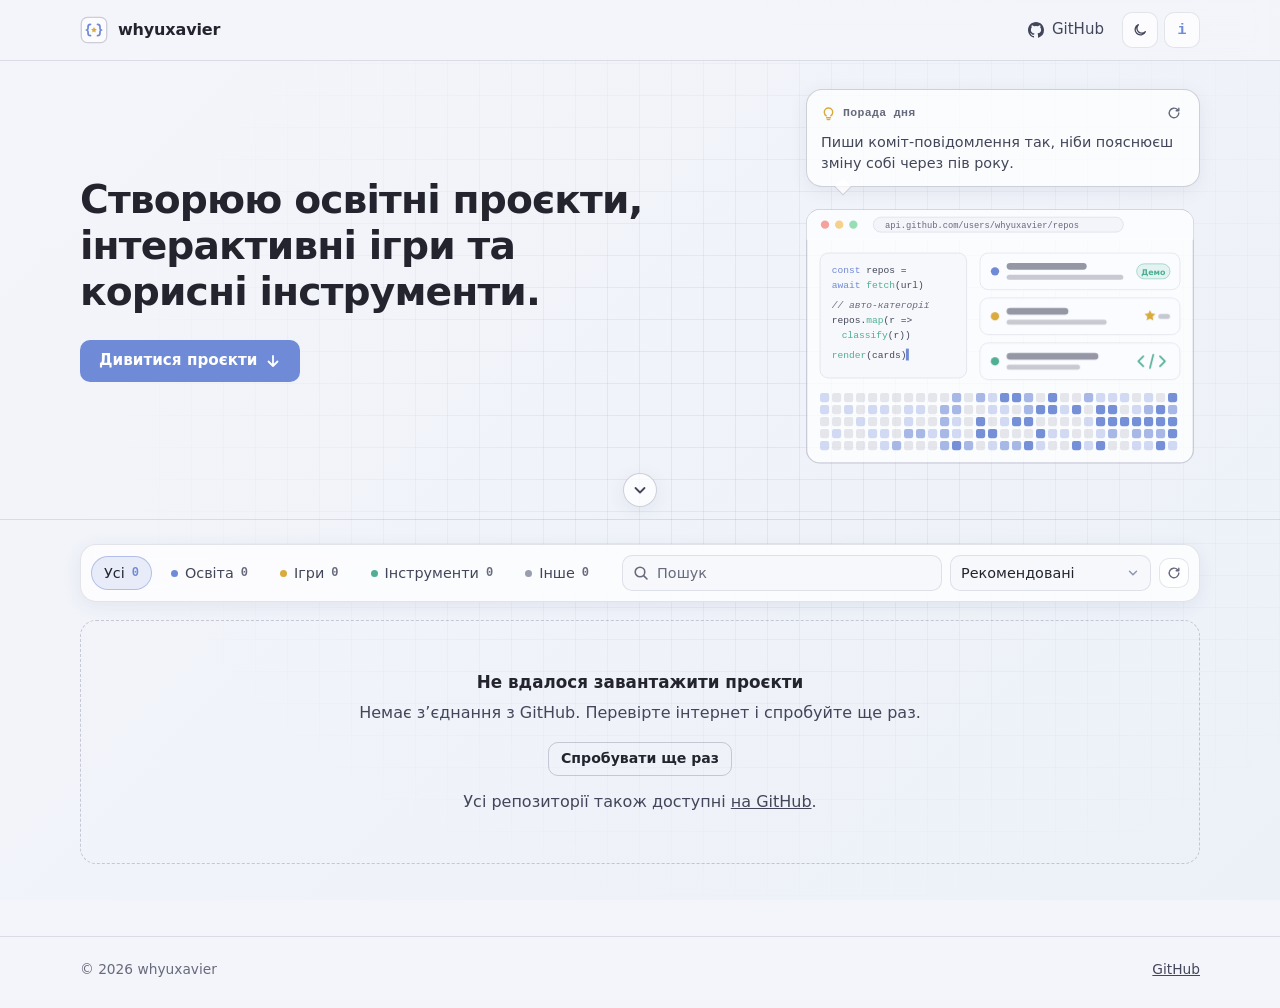
==== commit 43fefab0: "Позначка «Сайт створено за допомогою ШІ» у вікні [i] Co-Authored-By: Claude Opus 5.5 <noreply@anthro" ====
--- a/index.html
+++ b/index.html
@@ -203,14 +203,15 @@
         <li>Натисніть на картку — відкриється живе демо, якщо воно є, або репозиторій із кодом.</li>
         <li>Кнопка «Код» на кожній картці завжди веде на GitHub.</li>
         <li>Категорію визначено автоматично за назвою, описом і темами (topics) репозиторію; автор може задати її вручну.</li>
-        <li>Кнопка «Відкрити» з’являється лише тоді, коли в проєкту є живий сайт; інакше картка позначена «Лише код».</li>
+        <li>Кнопка «Відкрити» з’являється лише тоді, коли в проєкту є живий сайт.</li>
         <li>Зірки — справжні дані GitHub. Щоб поставити зірку, відкрийте репозиторій на GitHub.</li>
-        <li>Дані кешуються на 30 хвилин; кнопка «Оновити» завантажує свіжі.</li>
+        <li>Дані кешуються на 30 хвилин; кнопка ↻ завантажує свіжі.</li>
       </ul>
       <a class="btn btn-primary gh-star" id="repoLink" href="https://github.com/whyuxavier/portfolio" target="_blank" rel="noopener noreferrer">
         <svg class="icon" viewBox="0 0 16 16" aria-hidden="true"><path fill="currentColor" d="M8 .8l2.2 4.5 4.9.7-3.6 3.5.9 4.9L8 12.1l-4.4 2.3.9-4.9L.9 6l4.9-.7z"/></svg>
         Код портфоліо на GitHub
       </a>
+      <p class="ai-note">Сайт створено за допомогою ШІ.</p>
     </div>
   </dialog>
 
--- a/style.css
+++ b/style.css
@@ -434,6 +434,7 @@
 .dialog-body p { margin: 0 0 14px; }
 .dialog-body h3 { margin: 0 0 8px; font-size: .95rem; color: var(--text); }
 .dialog-body ul { margin: 0 0 18px; padding-left: 20px; }
+.dialog-body .ai-note { margin: 14px 0 0; font-size: .8rem; color: var(--muted); }
 .dialog-body li { margin-bottom: 6px; }
 .dialog-body li::marker { color: var(--accent); }
 .gh-star svg { color: currentColor; }
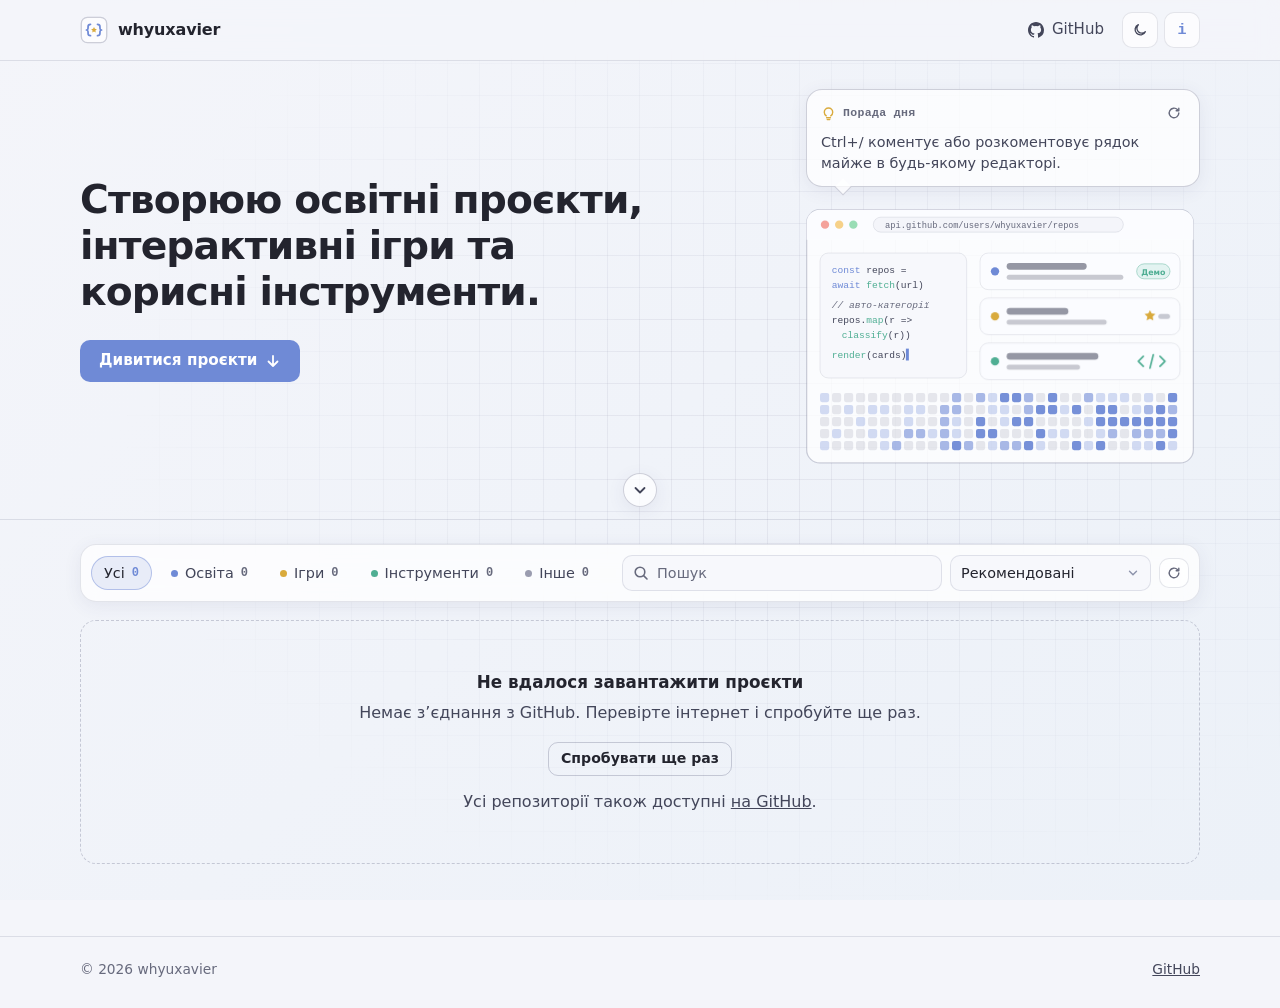
==== commit 299a5ecd: "Remove AI creation note from index.html Removed AI note from the portfolio section." ====
--- a/index.html
+++ b/index.html
@@ -211,7 +211,7 @@
         <svg class="icon" viewBox="0 0 16 16" aria-hidden="true"><path fill="currentColor" d="M8 .8l2.2 4.5 4.9.7-3.6 3.5.9 4.9L8 12.1l-4.4 2.3.9-4.9L.9 6l4.9-.7z"/></svg>
         Код портфоліо на GitHub
       </a>
-      <p class="ai-note">Сайт створено за допомогою ШІ.</p>
+
     </div>
   </dialog>
 
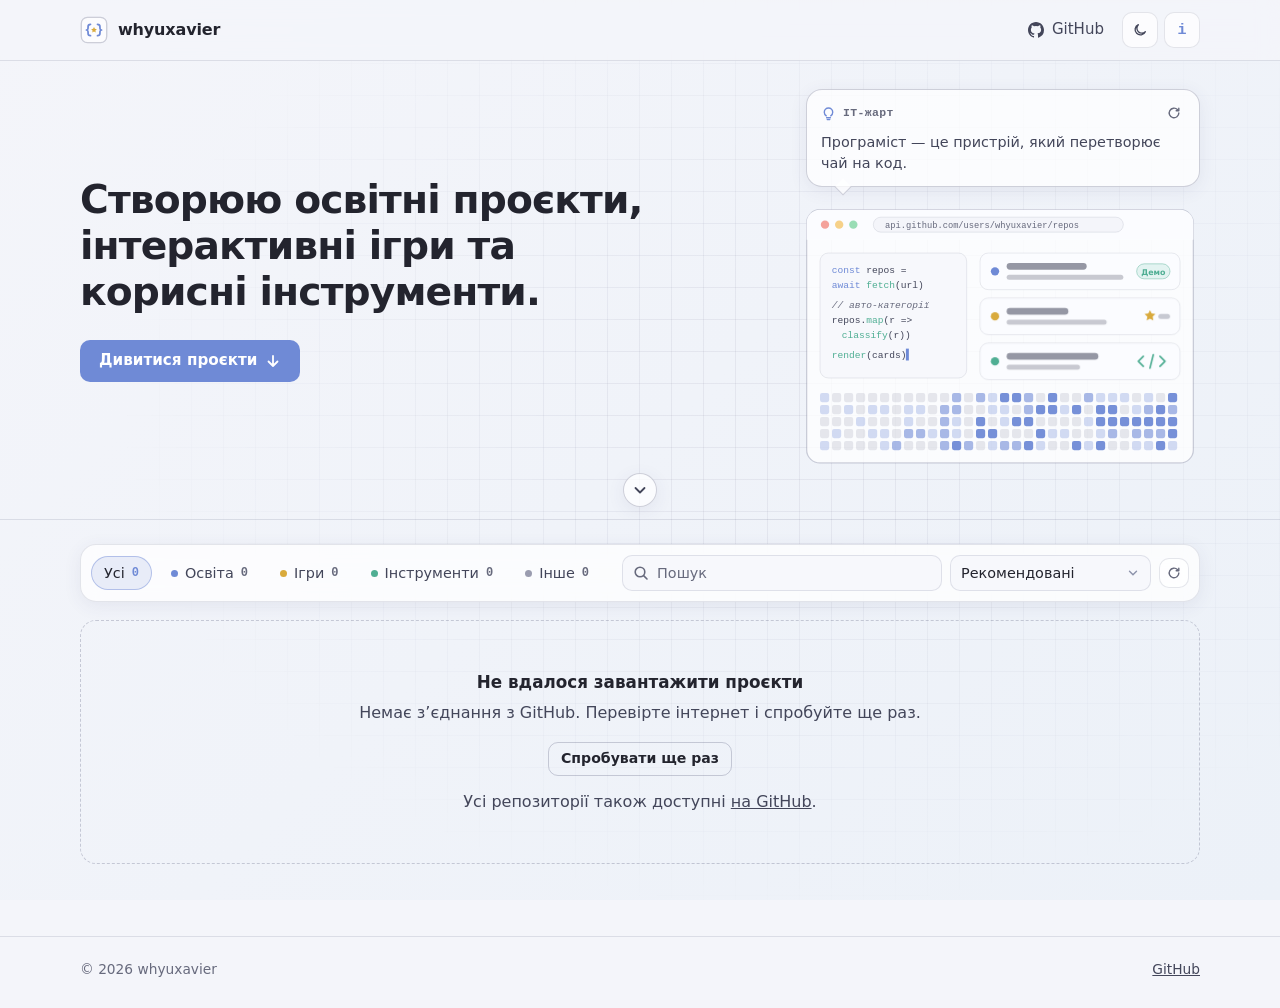
==== commit 29afc376: "Підготовка до перейменування в whyuxavier.github.io Co-Authored-By: Claude Opus 5.5 <noreply@anthrop" ====
--- a/index.html
+++ b/index.html
@@ -207,7 +207,7 @@
         <li>Зірки — справжні дані GitHub. Щоб поставити зірку, відкрийте репозиторій на GitHub.</li>
         <li>Дані кешуються на 30 хвилин; кнопка ↻ завантажує свіжі.</li>
       </ul>
-      <a class="btn btn-primary gh-star" id="repoLink" href="https://github.com/whyuxavier/portfolio" target="_blank" rel="noopener noreferrer">
+      <a class="btn btn-primary gh-star" id="repoLink" href="https://github.com/whyuxavier/whyuxavier.github.io" target="_blank" rel="noopener noreferrer">
         <svg class="icon" viewBox="0 0 16 16" aria-hidden="true"><path fill="currentColor" d="M8 .8l2.2 4.5 4.9.7-3.6 3.5.9 4.9L8 12.1l-4.4 2.3.9-4.9L.9 6l4.9-.7z"/></svg>
         Код портфоліо на GitHub
       </a>
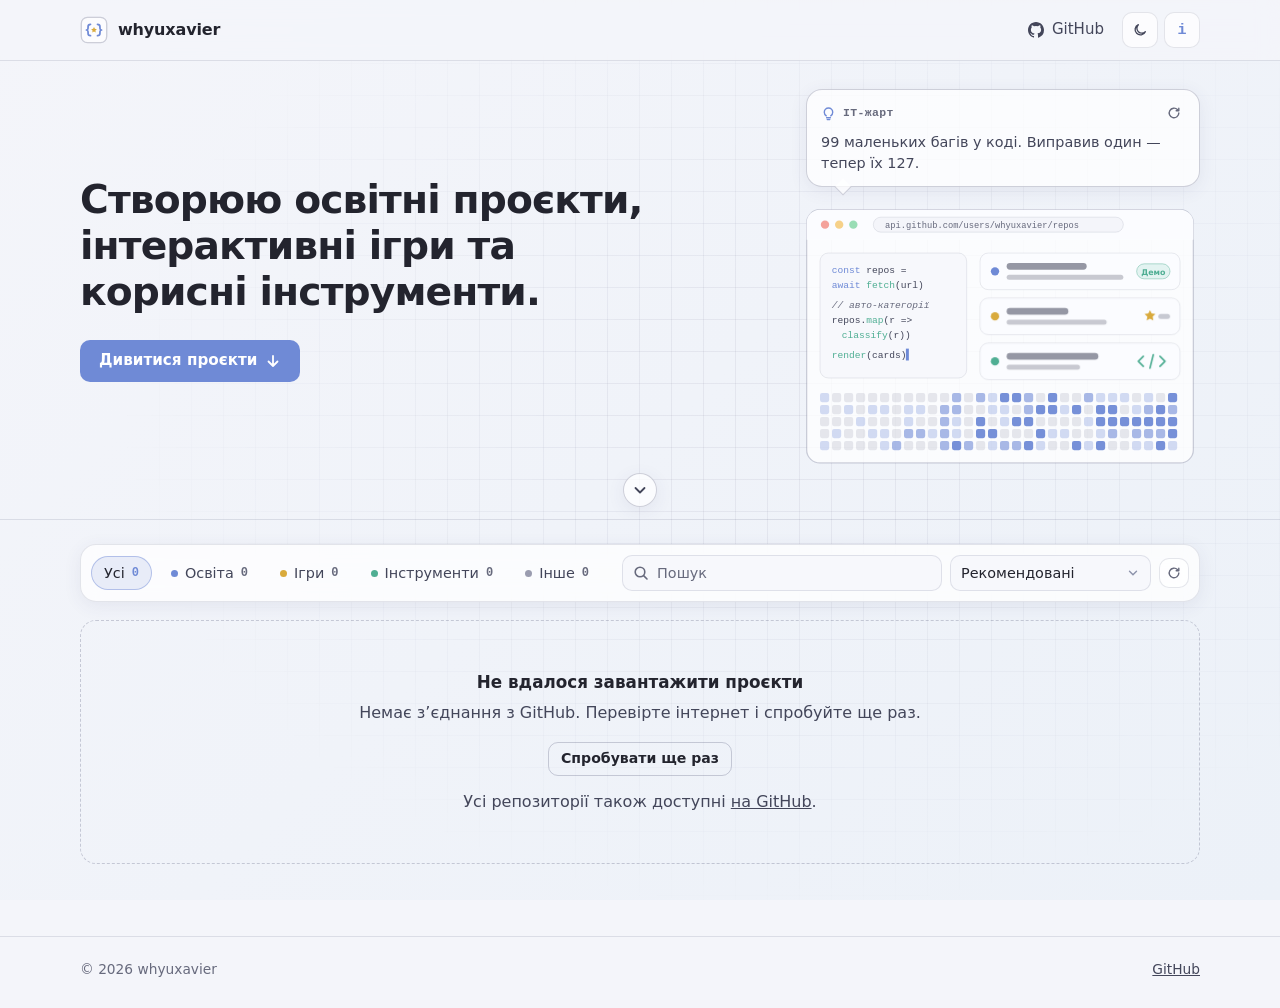
==== commit 04b06e72: "Назва сайту «ІТ-Майстерня» та favicon для пошуку Google Co-Authored-By: Claude Opus 5.5 <noreply@ant" ====
--- a/index.html
+++ b/index.html
@@ -11,13 +11,17 @@
 
   <meta property="og:type" content="website">
   <meta property="og:locale" content="uk_UA">
-  <meta property="og:site_name" content="whyuxavier">
+  <meta property="og:site_name" content="ІТ-Майстерня">
   <meta property="og:title" content="whyuxavier — портфоліо проєктів">
   <meta property="og:description" content="Освітні проєкти, інтерактивні ігри та корисні інструменти. Каталог автоматично оновлюється з GitHub.">
   <meta name="twitter:card" content="summary">
   <!-- Canonical / og:url не вказано навмисно: додайте їх, коли буде відома остаточна адреса сайту (див. README). -->
 
-  <link rel="icon" type="image/svg+xml" href="data:image/svg+xml,%3Csvg xmlns='http://www.w3.org/2000/svg' viewBox='0 0 32 32'%3E%3Cdefs%3E%3ClinearGradient id='g' x1='0' y1='0' x2='1' y2='1'%3E%3Cstop offset='0' stop-color='%236f8ad6'/%3E%3Cstop offset='1' stop-color='%238fd1bd'/%3E%3C/linearGradient%3E%3C/defs%3E%3Crect width='32' height='32' rx='8' fill='url(%23g)'/%3E%3Cpath d='M12 9.5c-2 0-2.8 1-2.8 2.8v1.6c0 1.2-.6 1.9-1.8 2.1 1.2.2 1.8.9 1.8 2.1v1.6c0 1.8.8 2.8 2.8 2.8M20 9.5c2 0 2.8 1 2.8 2.8v1.6c0 1.2.6 1.9 1.8 2.1-1.2.2-1.8.9-1.8 2.1v1.6c0 1.8-.8 2.8-2.8 2.8' fill='none' stroke='%23ffffff' stroke-width='2' stroke-linecap='round' stroke-linejoin='round'/%3E%3Cpath d='M16 12.6l1 2.1 2.3.3-1.7 1.6.4 2.3-2-1.1-2 1.1.4-2.3-1.7-1.6 2.3-.3z' fill='%23f0c96a'/%3E%3C/svg%3E">
+  <link rel="icon" href="/favicon.ico" sizes="48x48">
+  <link rel="icon" type="image/svg+xml" href="/favicon.svg">
+  <link rel="icon" type="image/png" sizes="192x192" href="/favicon.png">
+  <link rel="apple-touch-icon" href="/favicon.png">
+  <script type="application/ld+json">{"@context":"https://schema.org","@type":"WebSite","name":"ІТ-Майстерня","alternateName":["IT-Майстерня","ІТ-Майстерня з Олександром Васильовичем"],"url":"https://whyuxavier.github.io/"}</script>
 
   <!-- Застосовуємо збережену тему ще до відмальовки, щоб не було «спалаху» -->
   <script>
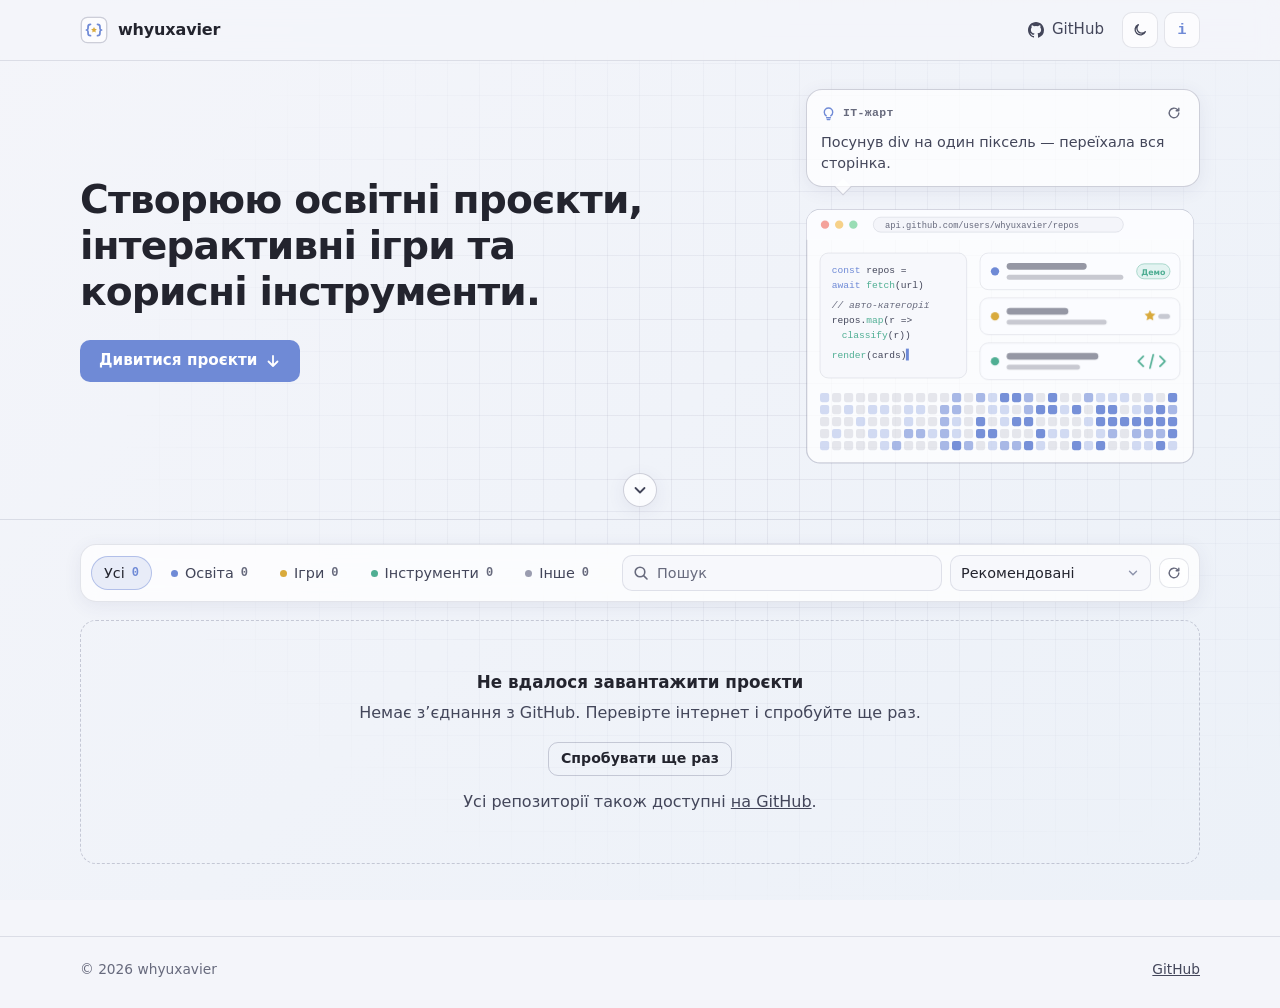
==== commit 8d2ab588: "Заголовок портфоліо починається з «ІТ-Майстерня» Co-Authored-By: Claude Opus 5.5 <noreply@anthropic." ====
--- a/index.html
+++ b/index.html
@@ -3,7 +3,7 @@
 <head>
   <meta charset="utf-8">
   <meta name="viewport" content="width=device-width, initial-scale=1">
-  <title>whyuxavier — портфоліо проєктів</title>
+  <title>ІТ-Майстерня — портфоліо проєктів whyuxavier</title>
   <meta name="description" content="Портфоліо whyuxavier: освітні проєкти, інтерактивні ігри та корисні інструменти. Каталог автоматично збирається з публічних репозиторіїв GitHub.">
   <meta name="author" content="whyuxavier">
   <meta name="color-scheme" content="light dark">
@@ -12,7 +12,7 @@
   <meta property="og:type" content="website">
   <meta property="og:locale" content="uk_UA">
   <meta property="og:site_name" content="ІТ-Майстерня">
-  <meta property="og:title" content="whyuxavier — портфоліо проєктів">
+  <meta property="og:title" content="ІТ-Майстерня — портфоліо проєктів whyuxavier">
   <meta property="og:description" content="Освітні проєкти, інтерактивні ігри та корисні інструменти. Каталог автоматично оновлюється з GitHub.">
   <meta name="twitter:card" content="summary">
   <!-- Canonical / og:url не вказано навмисно: додайте їх, коли буде відома остаточна адреса сайту (див. README). -->
